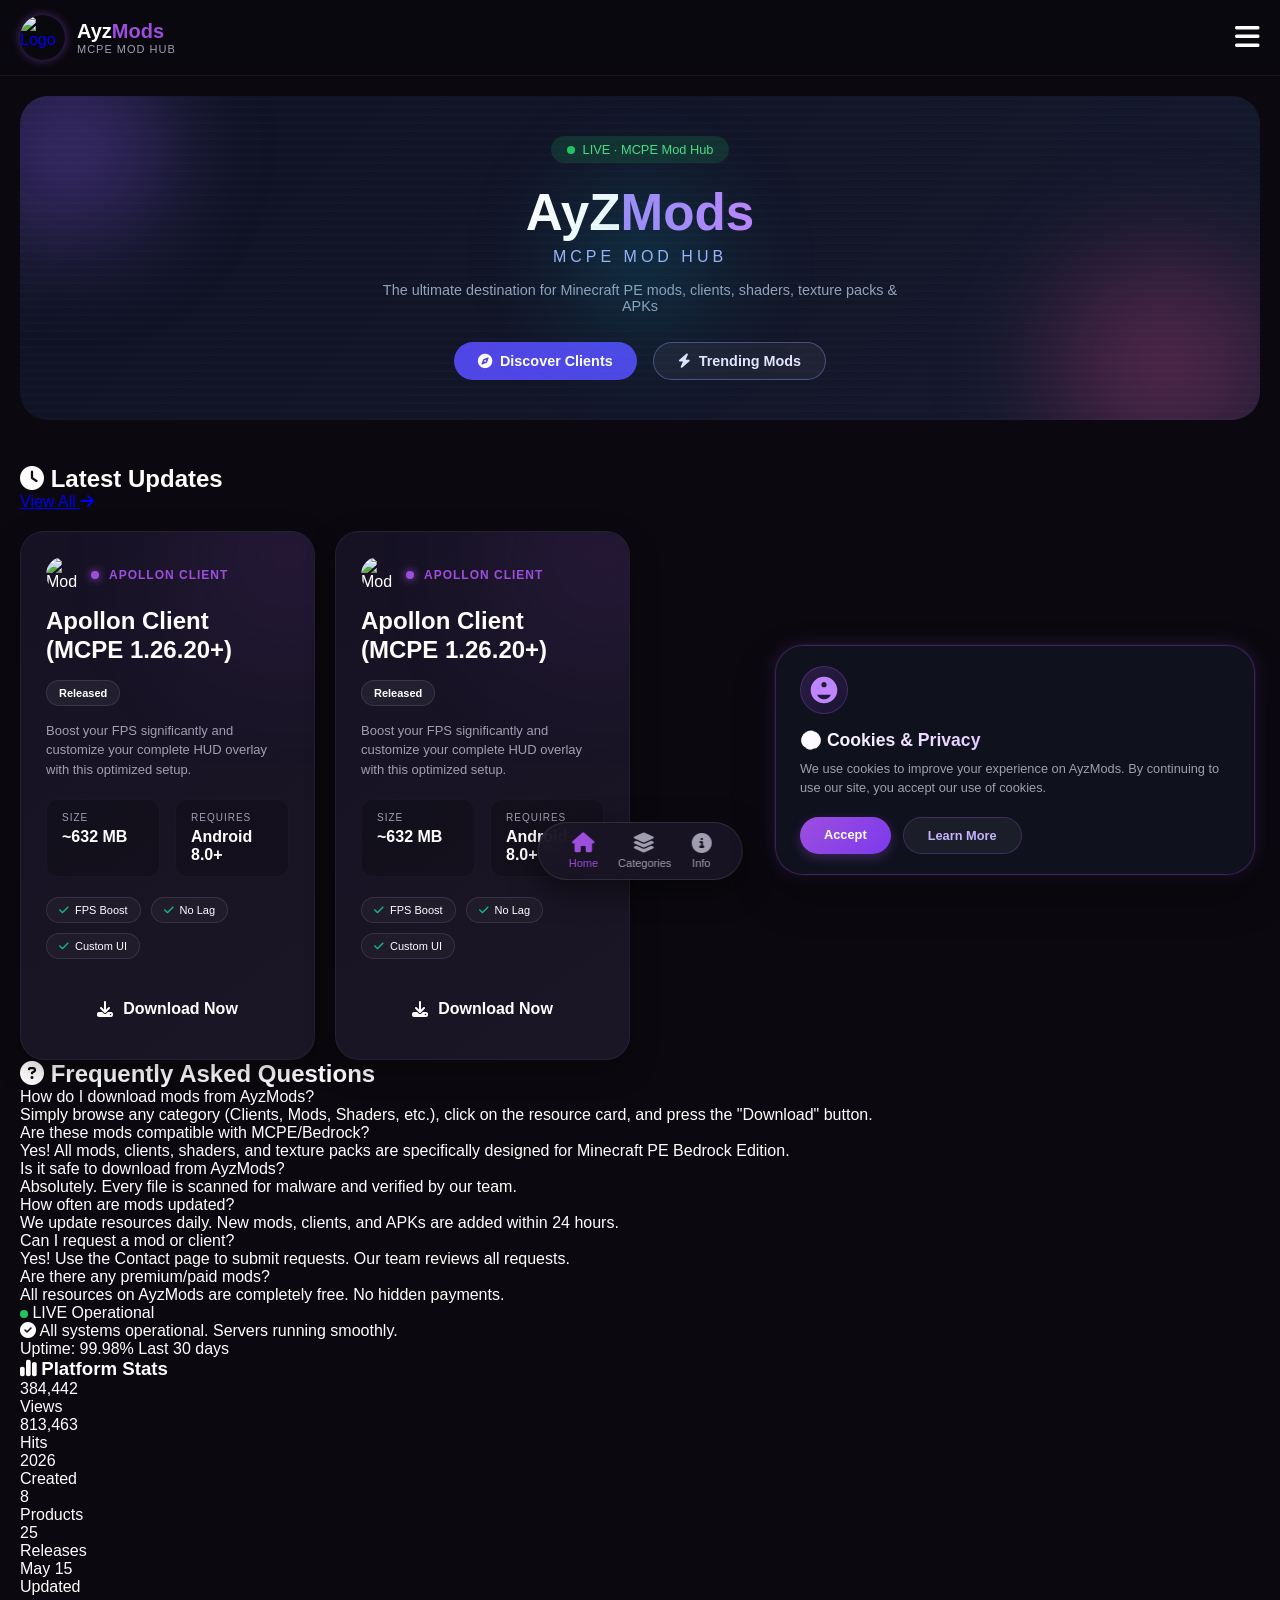
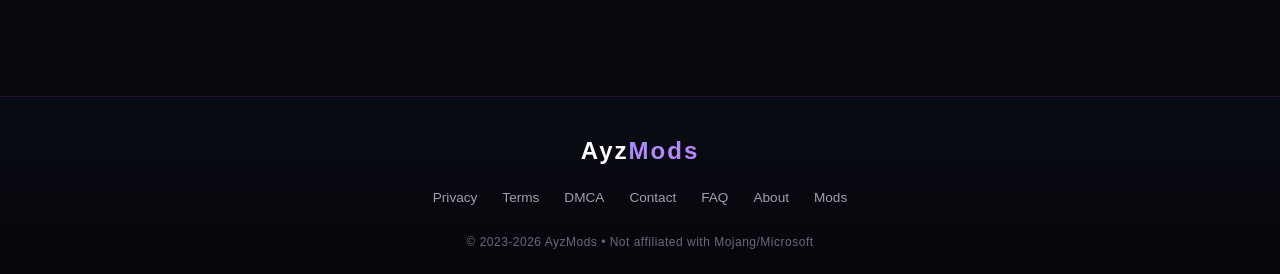
==== index.html @ 4842a646 "Update index.html" ====
<!DOCTYPE html>
<html lang="en">
<head>
    <meta charset="UTF-8">
    <meta name="viewport" content="width=device-width, initial-scale=1.0">
    <title>AyzMods | MCPE MOD HUB</title>
    <link rel="stylesheet" href="https://cdnjs.cloudflare.com/ajax/libs/font-awesome/6.4.0/css/all.min.css">
    <link rel="stylesheet" href="/css/style.css">
</head>
<body>

<!-- AyzMods Premium Preloader (No JS) -->
<div id="preloader">
  <div class="preloader-container">
    
    <!-- Main Circle with Rotating Ring -->
    <div class="preloader-circle">
      <div class="preloader-ring"></div>
      
      <!-- Logo inside circle -->
      <div class="preloader-logo">
        <img src="https://ayzmods.neocities.org/assets/logo.png" alt="AyzMods" onerror="this.style.display='none'; this.nextElementSibling.style.display='flex';">
        <div class="logo-text" style="display: none;">A</div>
      </div>
    </div>
    
    <!-- Site Name -->
    <div class="preloader-site">
      <h1>AyzMods</h1>
      <p>MINECRAFT PE MOD HUB</p>
    </div>
    
    <!-- Status & Progress -->
    <div class="preloader-status">
      <div class="status-text">
        <span class="blink-dot"></span> PREPARING UI
      </div>
      <div class="progress-bar-container">
        <div class="progress-fill"></div>
      </div>
      <div class="progress-percent">100%</div>
    </div>
  </div>
  
  <!-- Floating Particles -->
  <div class="preloader-particles">
    <div class="particle-dot" style="left: 10%; top: 20%; animation-delay: 0s;"></div>
    <div class="particle-dot" style="left: 85%; top: 15%; animation-delay: 0.5s;"></div>
    <div class="particle-dot" style="left: 20%; top: 70%; animation-delay: 1s;"></div>
    <div class="particle-dot" style="left: 70%; top: 80%; animation-delay: 1.5s;"></div>
    <div class="particle-dot" style="left: 45%; top: 90%; animation-delay: 2s;"></div>
    <div class="particle-dot" style="left: 60%; top: 30%; animation-delay: 0.8s;"></div>
    <div class="particle-dot" style="left: 30%; top: 40%; animation-delay: 1.2s;"></div>
    <div class="particle-dot" style="left: 80%; top: 55%; animation-delay: 1.8s;"></div>
    <div class="particle-dot" style="left: 15%; top: 50%; animation-delay: 2.5s;"></div>
    <div class="particle-dot" style="left: 50%; top: 10%; animation-delay: 0.3s;"></div>
  </div>
</div>

    <header>
        <a href="/" class="brand">
            <img src="https://ayzmods.neocities.org/assets/logo.png" alt="Logo">
            <div class="brand-text">
                <h1>Ayz<span>Mods</span></h1>
                <p>MCPE MOD HUB</p>
            </div>
        </a>
        <button id="menu-btn" class="menu-btn"><i class="fa-solid fa-bars"></i></button>
    </header>

    <div id="overlay"></div>
    <aside id="sidebar">
        <div class="sidebar-header">
            <div class="brand-text"><h2>MENU</h2></div>
            <button id="close-btn" class="close-btn"><i class="fa-solid fa-xmark"></i></button>
        </div>
        <ul class="sidebar-menu">
            <li class="active"><a href="/"><i class="fa-solid fa-house"></i> Home</a></li>
            <li><a href="#statusStats"><i class="fa-solid fa-chart-line"></i> Statistics</a></li>
            <li><a href="#faq"><i class="fa-solid fa-circle-question"></i> FAQ</a></li>
            <li><a href="/settings"><i class="fa-solid fa-gear"></i> Settings</a></li>
            <li><a href="/about"><i class="fa-solid fa-circle-info"></i> About</a></li>
            <li><a href="/privacy"><i class="fa-solid fa-shield-halved"></i> Privacy</a></li>
            <li><a href="/terms"><i class="fa-solid fa-file-contract"></i> Terms</a></li>
            <li><a href="/dmca"><i class="fa-solid fa-gavel"></i> DMCA</a></li>
            <li><a href="/contact"><i class="fa-solid fa-envelope"></i> Contact</a></li>
            <li><a href="/resources"><i class="fa-solid fa-puzzle-piece"></i> Mods & Resources</a></li>
        </ul>
        <div class="user-widget">
            <div class="user-avatar"><i class="fa-solid fa-user"></i></div>
            <div class="user-info">
                <h4>Guest</h4>
                <p>Free Tier</p>
            </div>
        </div>
    </aside>

    <main>
        <!-- Hero Section -->
<section class="hero-section">
<div class="orb-1"></div>
<div class="orb-2"></div>
<div class="orb-3"></div>
<div class="light-beam"></div>
<div class="digital-rain"></div>
  <div class="hero-badge">
    <span class="live-dot"></span> LIVE · MCPE Mod Hub
  </div>
  <h1 class="hero-title">AyZ<span>Mods</span></h1>
  <p class="hero-subtitle">MCPE MOD HUB</p>
  <p class="hero-desc">The ultimate destination for Minecraft PE mods, clients, shaders, texture packs & APKs</p>
  <div class="hero-buttons">
    <a href="/clients" class="hero-btn primary"><i class="fas fa-compass"></i> Discover Clients</a>
    <a href="/mods" class="hero-btn secondary"><i class="fas fa-bolt"></i> Trending Mods</a>
  </div>
</section>

<!-- Latest Updates Section -->
<section class="latest-section">
  <div class="section-header">
    <h2><i class="fas fa-clock"></i> Latest Updates</h2>
    <a href="/" class="view-all">View All <i class="fas fa-arrow-right"></i></a>
  </div>
  <div class="card-grid" id="latest-grid"></div>
</section>

<!-- FAQ Section -->
<section class="faq-section"id="faq">
  <div class="section-header">
    <h2><i class="fas fa-question-circle"></i> Frequently Asked Questions</h2>
  </div>
  <div class="faq-grid">
    <div class="faq-item">
      <div class="faq-question">How do I download mods from AyzMods?</div>
      <div class="faq-answer">Simply browse any category (Clients, Mods, Shaders, etc.), click on the resource card, and press the "Download" button.</div>
    </div>
    <div class="faq-item">
      <div class="faq-question">Are these mods compatible with MCPE/Bedrock?</div>
      <div class="faq-answer">Yes! All mods, clients, shaders, and texture packs are specifically designed for Minecraft PE Bedrock Edition.</div>
    </div>
    <div class="faq-item">
      <div class="faq-question">Is it safe to download from AyzMods?</div>
      <div class="faq-answer">Absolutely. Every file is scanned for malware and verified by our team.</div>
    </div>
    <div class="faq-item">
      <div class="faq-question">How often are mods updated?</div>
      <div class="faq-answer">We update resources daily. New mods, clients, and APKs are added within 24 hours.</div>
    </div>
    <div class="faq-item">
      <div class="faq-question">Can I request a mod or client?</div>
      <div class="faq-answer">Yes! Use the Contact page to submit requests. Our team reviews all requests.</div>
    </div>
    <div class="faq-item">
      <div class="faq-question">Are there any premium/paid mods?</div>
      <div class="faq-answer">All resources on AyzMods are completely free. No hidden payments.</div>
    </div>
  </div>
</section>

<!-- Site Status + Platform Stats -->
<section class="status-stats-section"id="statusStats">
  <div class="status-card">
    <div class="status-header">
      <span class="live-indicator"></span> LIVE
      <span class="status-badge">Operational</span>
    </div>
    <div class="status-message">
      <i class="fas fa-check-circle"></i> All systems operational. Servers running smoothly.
    </div>
    <div class="status-uptime">
      <span>Uptime: 99.98%</span>
      <span>Last 30 days</span>
    </div>
  </div>
  
  <div class="stats-card">
    <h3><i class="fas fa-chart-simple"></i> Platform Stats</h3>
    <div class="stats-grid">
      <div class="stat-item">
        <div class="stat-value" id="viewsCount">384,442</div>
        <div class="stat-label">Views</div>
      </div>
      <div class="stat-item">
        <div class="stat-value" id="hitsCount">813,463</div>
        <div class="stat-label">Hits</div>
      </div>
      <div class="stat-item">
        <div class="stat-value">2026</div>
        <div class="stat-label">Created</div>
      </div>
      <div class="stat-item">
        <div class="stat-value" id="productsCount">8</div>
        <div class="stat-label">Products</div>
      </div>
      <div class="stat-item">
        <div class="stat-value" id="releasesCount">25</div>
        <div class="stat-label">Releases</div>
      </div>
      <div class="stat-item">
        <div class="stat-value">May 15</div>
        <div class="stat-label">Updated</div>
      </div>
    </div>
  </div>
</section>

<style>
/* Hero Section */
.hero-section {
  text-align: center;
  padding: 40px 20px;
  background: linear-gradient(135deg, #0f1222, #141a2c);
  border-radius: 28px;
  margin-bottom: 45px;
  position: relative;
}

.hero-badge {
  display: inline-flex;
  align-items: center;
  gap: 8px;
  background: rgba(34, 197, 94, 0.15);
  padding: 6px 16px;
  border-radius: 40px;
  font-size: 0.8rem;
  color: #4ade80;
  margin-bottom: 20px;
}

.live-dot, .live-indicator {
  width: 8px;
  height: 8px;
  background: #22c55e;
  border-radius: 50%;
  display: inline-block;
  animation: livePulse 1.5s infinite;
}

@keyframes livePulse {
  0%, 100% { opacity: 1; transform: scale(1); }
  50% { opacity: 0.5; transform: scale(1.2); }
}

.hero-title {
  font-size: 3.2rem;
  font-weight: 800;
}

.hero-title span {
  background: linear-gradient(120deg, #a78bfa, #c084fc);
  -webkit-background-clip: text;
  background-clip: text;
  color: transparent;
}

.hero-subtitle {
  font-size: 1rem;
  color: #a5b4fc;
  letter-spacing: 4px;
  margin-top: 6px;
}

.hero-desc {
  max-width: 550px;
  margin: 16px auto 0;
  color: #94a3b8;
  font-size: 0.9rem;
}

.hero-buttons {
  display: flex;
  justify-content: center;
  gap: 16px;
  margin-top: 28px;
  flex-wrap: wrap;
}

.hero-btn {
  padding: 10px 24px;
  border-radius: 40px;
  font-weight: 600;
  text-decoration: none;
  display: inline-flex;
  align-items: center;
  gap: 8px;
  font-size: 0.9rem;
  transition: all 0.2s ease;
}

.hero-btn.primary {
  background: #4f46e5;
  color: white;
}

.hero-btn.primary:hover {
  background: #6366f1;
  transform: translateY(-2px);
}

.hero-btn.secondary {
  background: rgba(255,255,255,0.05);
  border: 1px solid rgba(139, 148, 244, 0.4);
  color: #e0e7ff;
}

.hero-btn.secondary:hover {
  background: rgba(139, 148, 244, 0.15);
  transform: translateY(-2px);
}

/* Premium Hero Background Animations - Next Gen */
.hero-section {
  position: relative;
  overflow: hidden;
  isolation: isolate;
}

/* Animated Orb 1 - Floating Purple */
.hero-section .orb-1 {
  position: absolute;
  width: 300px;
  height: 300px;
  background: radial-gradient(circle, rgba(139, 92, 246, 0.4), transparent 70%);
  border-radius: 50%;
  top: -100px;
  left: -100px;
  animation: floatOrb1 12s ease-in-out infinite;
  filter: blur(40px);
  pointer-events: none;
  z-index: 0;
}

/* Animated Orb 2 - Floating Pink */
.hero-section .orb-2 {
  position: absolute;
  width: 350px;
  height: 350px;
  background: radial-gradient(circle, rgba(236, 72, 153, 0.35), transparent 70%);
  border-radius: 50%;
  bottom: -120px;
  right: -80px;
  animation: floatOrb2 15s ease-in-out infinite;
  filter: blur(45px);
  pointer-events: none;
  z-index: 0;
}

/* Animated Orb 3 - Center Cyan */
.hero-section .orb-3 {
  position: absolute;
  width: 200px;
  height: 200px;
  background: radial-gradient(circle, rgba(6, 182, 212, 0.3), transparent 70%);
  border-radius: 50%;
  top: 50%;
  left: 50%;
  transform: translate(-50%, -50%);
  animation: pulseOrb 6s ease-in-out infinite;
  filter: blur(50px);
  pointer-events: none;
  z-index: 0;
}

/* Moving Light Beam */
.hero-section .light-beam {
  position: absolute;
  width: 100%;
  height: 200%;
  background: linear-gradient(90deg, transparent, rgba(255, 255, 255, 0.08), transparent);
  transform: rotate(25deg);
  top: -50%;
  left: -100%;
  animation: moveBeam 8s ease-in-out infinite;
  pointer-events: none;
  z-index: 0;
}

/* Digital Rain Effect */
.hero-section .digital-rain {
  position: absolute;
  top: 0;
  left: 0;
  width: 100%;
  height: 100%;
  background-image: repeating-linear-gradient(0deg, 
    rgba(139, 92, 246, 0.03) 0px, 
    rgba(139, 92, 246, 0.03) 2px,
    transparent 2px,
    transparent 8px);
  pointer-events: none;
  animation: rainMove 3s linear infinite;
  z-index: 0;
}

/* Animations */
@keyframes floatOrb1 {
  0%, 100% { transform: translate(0, 0) scale(1); }
  50% { transform: translate(50px, 50px) scale(1.1); }
}

@keyframes floatOrb2 {
  0%, 100% { transform: translate(0, 0) scale(1); }
  50% { transform: translate(-40px, -60px) scale(1.15); }
}

@keyframes pulseOrb {
  0%, 100% { opacity: 0.3; transform: translate(-50%, -50%) scale(1); }
  50% { opacity: 0.6; transform: translate(-50%, -50%) scale(1.3); }
}

@keyframes moveBeam {
  0% { left: -100%; opacity: 0; }
  30% { opacity: 1; }
  70% { opacity: 1; }
  100% { left: 100%; opacity: 0; }
}

@keyframes rainMove {
  0% { background-position: 0 0; }
  100% { background-position: 0 20px; }
}

/* Hover Glow Effect on Cards inside hero area */
.hero-section:hover .orb-1 {
  animation-duration: 8s;
}

.hero-section:hover .orb-2 {
  animation-duration: 10s;
}

/* Latest Updates */
    /* Premium Detailed Card */
        .detailed-card {
            background: linear-gradient(145deg, #161224 0%, #1a1625 100%);
            border-radius: 24px; padding: 25px;
            border: 1px solid rgba(255,255,255,0.05);
            box-shadow: 0 10px 30px rgba(0,0,0,0.3);
            transition: transform 0.3s ease, border-color 0.3s ease;
            display: flex; flex-direction: column; gap: 15px;
            position: relative; overflow: hidden;
        }
        .detailed-card:hover { transform: translateY(-5px); border-color: var(--secondary-color); }
        .detailed-card::before {
            content: ''; position: absolute; top: -50px; right: -50px;
            width: 150px; height: 150px; background: var(--primary-color);
            filter: blur(80px); opacity: 0.2; z-index: 0;
        }
        .card-header-small { display: flex; align-items: center; gap: 10px; z-index: 1; }
        .card-header-small img { width: 35px; height: 35px; border-radius: 50%; object-fit: cover; }
        .status-dot { width: 8px; height: 8px; background: var(--primary-color); border-radius: 50%; box-shadow: 0 0 8px var(--primary-color); }
        .small-title { font-size: 12px; color: var(--primary-color); font-weight: 700; letter-spacing: 1px; }
        .card-title { font-size: 24px; font-weight: 800; line-height: 1.2; z-index: 1; color: #fff; }
        .card-desc { font-size: 13px; color: var(--text-muted); line-height: 1.5; z-index: 1; }
        
        .tags { display: flex; gap: 8px; z-index: 1; margin-bottom: 0; }
        .tag { background: rgba(255,255,255,0.1); color: #fff; border-radius: 20px; padding: 6px 12px; font-size: 11px; font-weight: bold; }
        
        .info-boxes { display: flex; gap: 15px; z-index: 1; margin-top: 5px; }
        .info-box {
            background: rgba(0,0,0,0.2); border-radius: 12px; padding: 12px 15px;
            flex: 1; display: flex; flex-direction: column; gap: 5px;
            border: 1px solid rgba(255,255,255,0.03);
        }
        .info-label { font-size: 10px; color: var(--text-muted); text-transform: uppercase; letter-spacing: 1px; }
        .info-val { font-size: 16px; font-weight: 700; color: #fff; }
        
        .feature-tags { display: flex; flex-wrap: wrap; gap: 10px; z-index: 1; margin-top: 5px; }
        .f-tag {
            font-size: 11px; background: rgba(255,255,255,0.03); border: 1px solid rgba(255,255,255,0.1);
            padding: 6px 12px; border-radius: 20px; color: #fff; display: flex; align-items: center; gap: 6px;
        }
        .f-tag i { color: #10b981; } 
        
        .btn-download-blue {
            background: var(--secondary-color); color: #fff; text-align: center; padding: 16px; border-radius: 16px;
            font-size: 16px; font-weight: 700; text-decoration: none; z-index: 1;
            transition: all 0.3s ease; margin-top: 10px; display: flex; justify-content: center; align-items: center; gap: 10px;
        }
        .btn-download-blue:hover { background: #2563eb; box-shadow: 0 8px 25px var(--primary-glow); transform: scale(1.02); 
                                  
    /* -------- */
.latest-section, .faq-section, .status-stats-section {
  margin-bottom: 50px;
}

.section-header {
  display: flex;
  justify-content: space-between;
  align-items: center;
  margin-bottom: 24px;
  flex-wrap: wrap;
}

.section-header h2 {
  font-size: 1.5rem;
  font-weight: 700;
  display: flex;
  align-items: center;
  gap: 10px;
}

.section-header h2 i {
  color: #a78bfa;
}

.view-all {
  color: #a78bfa;
  text-decoration: none;
  font-size: 0.85rem;
}

.view-all:hover {
  color: #c084fc;
}

.card-grid {
  display: grid;
  grid-template-columns: repeat(auto-fill, minmax(280px, 1fr));
  gap: 24px;
}

.card {
  background: rgba(18, 22, 40, 0.7);
  border-radius: 24px;
  border: 1px solid rgba(99, 102, 241, 0.25);
  padding: 20px;
  transition: all 0.3s ease;
  text-decoration: none;
  display: block;
}

.card:hover {
  transform: translateY(-4px);
  border-color: #818cf8;
  background: rgba(25, 30, 55, 0.85);
}

.tags {
  display: flex;
  gap: 8px;
  margin-bottom: 12px;
  flex-wrap: wrap;
}

.tag {
  background: rgba(79, 70, 229, 0.2);
  border-radius: 16px;
  padding: 4px 12px;
  font-size: 0.7rem;
  color: #c4b5fd;
}

.card h3 {
  font-size: 1.2rem;
  margin-bottom: 8px;
  color: #f0f2ff;
}

.card p {
  font-size: 0.8rem;
  color: #94a3b8;
}

/* FAQ Section */
.faq-grid {
  display: grid;
  grid-template-columns: repeat(auto-fill, minmax(350px, 1fr));
  gap: 16px;
}

.faq-item {
  background: rgba(18, 22, 40, 0.5);
  border-radius: 20px;
  border: 1px solid rgba(99, 102, 241, 0.2);
  overflow: hidden;
}

.faq-question {
  padding: 16px 20px;
  font-weight: 600;
  cursor: pointer;
  display: flex;
  justify-content: space-between;
  align-items: center;
  background: rgba(15, 18, 34, 0.6);
}

.faq-question::after {
  content: "▼";
  font-size: 0.7rem;
  color: #64748b;
  transition: transform 0.3s;
}

.faq-item.active .faq-question::after {
  transform: rotate(180deg);
}

.faq-answer {
  padding: 0 20px;
  max-height: 0;
  overflow: hidden;
  transition: max-height 0.3s ease, padding 0.3s ease;
  color: #94a3b8;
  font-size: 0.85rem;
  line-height: 1.5;
}

.faq-item.active .faq-answer {
  padding: 0 20px 16px 20px;
  max-height: 150px;
}

/* Site Status + Stats */
.status-stats-section {
  display: grid;
  grid-template-columns: 1fr 1fr;
  gap: 24px;
}

.status-card {
  background: rgba(18, 22, 40, 0.6);
  border-radius: 24px;
  border: 1px solid rgba(34, 197, 94, 0.3);
  padding: 22px;
}

.status-header {
  display: flex;
  align-items: center;
  gap: 10px;
  font-weight: 700;
  color: #22c55e;
  margin-bottom: 12px;
}

.status-badge {
  background: rgba(34, 197, 94, 0.15);
  padding: 4px 12px;
  border-radius: 20px;
  font-size: 0.7rem;
  margin-left: auto;
}

.status-message {
  background: rgba(34, 197, 94, 0.08);
  padding: 10px 14px;
  border-radius: 14px;
  margin: 12px 0;
  font-size: 0.85rem;
  color: #4ade80;
  display: flex;
  align-items: center;
  gap: 8px;
}

.status-uptime {
  display: flex;
  justify-content: space-between;
  font-size: 0.75rem;
  color: #64748b;
}

.stats-card {
  background: rgba(18, 22, 40, 0.6);
  border-radius: 24px;
  border: 1px solid rgba(99, 102, 241, 0.25);
  padding: 22px;
}

.stats-card h3 {
  font-size: 1rem;
  margin-bottom: 18px;
  color: #a5b4fc;
  display: flex;
  align-items: center;
  gap: 8px;
}

.stats-grid {
  display: grid;
  grid-template-columns: repeat(3, 1fr);
  gap: 16px;
  text-align: center;
}

.stat-value {
  font-size: 1.5rem;
  font-weight: 700;
  background: linear-gradient(120deg, #ffffff, #a78bfa);
  -webkit-background-clip: text;
  background-clip: text;
  color: transparent;
}

.stat-label {
  font-size: 0.65rem;
  color: #64748b;
  margin-top: 4px;
}

@media (max-width: 768px) {
  .hero-title { font-size: 2.2rem; }
  .hero-subtitle { letter-spacing: 2px; }
  .status-stats-section { grid-template-columns: 1fr; }
  .faq-grid { grid-template-columns: 1fr; }
  .card-grid { grid-template-columns: 1fr; }
}
</style>

<script>
    /* Latest Update */
async function renderLatest() {
  const grid = document.getElementById('latest-grid');
  if (!grid) return;
  
  grid.innerHTML = '<div style="text-align:center;padding:20px;">Loading...</div>';
  
  const categories = [
    '/clients/index.html',
    '/mods/index.html',
    '/shaders/index.html',
    '/texture-packs/index.html',
    '/mcpe-apk/index.html'
  ];
  
  let allCards = [];
  
  for (const path of categories) {
    try {
      const res = await fetch(path);
      const html = await res.text();
      const parser = new DOMParser();
      const doc = parser.parseFromString(html, 'text/html');
      const cards = doc.querySelectorAll('.detailed-card');
      cards.forEach(card => allCards.push(card.outerHTML));
    } catch(e) {}
  }
  
  if (allCards.length === 0) {
    grid.innerHTML = '<div style="text-align:center;padding:20px;">No items yet. Add cards to your pages!</div>';
  } else {
    grid.innerHTML = allCards.slice(0, 6).join('');
  }
}

renderLatest();

// FAQ Accordion
function initFaq() {
  const faqItems = document.querySelectorAll('.faq-item');
  faqItems.forEach(item => {
    const question = item.querySelector('.faq-question');
    question.addEventListener('click', () => {
      item.classList.toggle('active');
    });
  });
}

// Counter Animation
function animateCounter(element, target) {
  let current = 0;
  const increment = target / 40;
  const timer = setInterval(() => {
    current += increment;
    if (current >= target) {
      element.textContent = target.toLocaleString();
      clearInterval(timer);
    } else {
      element.textContent = Math.floor(current).toLocaleString();
    }
  }, 25);
}

// Run when page loads
document.addEventListener('DOMContentLoaded', () => {
  renderLatest();
  initFaq();
  
  // Animate stats
  const viewsEl = document.getElementById('viewsCount');
  const hitsEl = document.getElementById('hitsCount');
  const productsEl = document.getElementById('productsCount');
  const releasesEl = document.getElementById('releasesCount');
  
  if (viewsEl) { let val = parseInt(viewsEl.textContent.replace(/,/g, '')); viewsEl.textContent = '0'; animateCounter(viewsEl, val); }
  if (hitsEl) { let val = parseInt(hitsEl.textContent.replace(/,/g, '')); hitsEl.textContent = '0'; animateCounter(hitsEl, val); }
  if (productsEl) { let val = parseInt(productsEl.textContent); productsEl.textContent = '0'; animateCounter(productsEl, val); }
  if (releasesEl) { let val = parseInt(releasesEl.textContent); releasesEl.textContent = '0'; animateCounter(releasesEl, val); }
});
</script>
    </main>

        <div id="category-popup">
        <a href="/clients" class="cat-btn"><i class="fa-solid fa-gamepad"></i> Clients</a>
        <a href="/mods" class="cat-btn"><i class="fa-solid fa-cube"></i> Mods</a>
        <a href="/shaders" class="cat-btn"><i class="fa-solid fa-sun"></i> Shaders</a>
        <a href="/texture-packs" class="cat-btn"><i class="fa-solid fa-image"></i> Textures</a>
        <a href="/mcpe-apk" class="cat-btn" style="grid-column: span 2;"><i class="fa-brands fa-android"></i> MCPE APK</a>
    </div>

    <nav class="bottom-nav">
        <a href="/" class="nav-item active"><i class="fa-solid fa-house"></i>Home</a>
        <div id="cat-toggle" class="nav-item"><i class="fa-solid fa-layer-group"></i>Categories</div>
        <a href="/info" class="nav-item"><i class="fa-solid fa-circle-info"></i>Info</a>
    </nav>

    <script src="/js/main.js"></script>
<!-- Footer Section -->
<footer class="site-footer">
  <div class="footer-container">
    <div class="footer-brand">
      <h3>Ayz<span>Mods</span></h3>
    </div>
    
    <div class="footer-links">
      <a href="/privacy">Privacy</a>
      <a href="/terms">Terms</a>
      <a href="/dmca">DMCA</a>
      <a href="/contact">Contact</a>
      <a href="/faq">FAQ</a>
      <a href="/about">About</a>
      <a href="/mods">Mods</a>
    </div>
    
    <div class="footer-copyright">
      <p>© 2023-2026 AyzMods • Not affiliated with Mojang/Microsoft</p>
    </div>
  </div>
</footer>
<!-- Cookies Popup - No JS Required -->
<div class="cookies-popup" id="cookiesPopup">
  <div class="cookies-card">
    <div class="cookies-icon">
      <svg width="32" height="32" viewBox="0 0 24 24" fill="none" xmlns="http://www.w3.org/2000/svg">
        <path d="M12 2C6.48 2 2 6.48 2 12s4.48 10 10 10 10-4.48 10-10S17.52 2 12 2zm0 4c1.1 0 2 .9 2 2s-.9 2-2 2-2-.9-2-2 .9-2 2-2zm0 13c-2.33 0-4.31-1.46-5.11-3.5h10.22c-.8 2.04-2.78 3.5-5.11 3.5z" fill="#c084fc"/>
        <circle cx="16.5" cy="7.5" r="1.5" fill="#a78bfa"/>
        <circle cx="7.5" cy="10.5" r="1.5" fill="#a78bfa"/>
      </svg>
    </div>
    <div class="cookies-text">
      <h3>🍪 Cookies & Privacy</h3>
      <p>We use cookies to improve your experience on AyzMods. By continuing to use our site, you accept our use of cookies.</p>
    </div>
    <div class="cookies-buttons">
      <a href="#" class="cookies-btn accept" onclick="document.cookie='cookiesAccepted=true;max-age=31536000;path=/'; document.getElementById('cookiesPopup').style.display='none'; return false;">Accept</a>
      <a href="/privacy" class="cookies-btn learn">Learn More</a>
    </div>
  </div>
</div>

<!-- Check cookie and hide popup if already accepted -->
<script>
  (function() {
    if (document.cookie.split('; ').find(row => row.startsWith('cookiesAccepted=true'))) {
      document.getElementById('cookiesPopup').style.display = 'none';
    }
  })();
</script>
</body>
</html>
---- css/style.css ----
html {
  scroll-behavior: smooth;
}

@import url('https://fonts.googleapis.com/css2?family=Poppins:wght@300;400;600;700&display=swap');

:root {
    --bg-color: #0b090f;
    --surface-color: #1a1625;
    --primary-color: #9d4edd;
    --primary-glow: rgba(157, 78, 221, 0.5);
    --text-main: #ffffff;
    --text-muted: #a09eb0;
}

* {
    margin: 0; padding: 0; box-sizing: border-box;
    font-family: 'Poppins', sans-serif;
}

body {
    background-color: var(--bg-color);
    color: var(--text-main);
    overflow-x: hidden;
}

/* ========== PREMIUM COOKIES POPUP (NO JS) ========== */

.cookies-popup {
  position: fixed;
  bottom: 20px;
  left: 20px;
  right: 20px;
  z-index: 10000;
  animation: cookieSlideUp 0.5s cubic-bezier(0.21, 1.11, 0.35, 1.02);
}

@keyframes cookieSlideUp {
  0% {
    opacity: 0;
    transform: translateY(50px);
  }
  100% {
    opacity: 1;
    transform: translateY(0);
  }
}

.cookies-card {
  max-width: 480px;
  background: rgba(16, 18, 30, 0.98);
  backdrop-filter: blur(16px);
  border-radius: 28px;
  padding: 20px 24px;
  border: 1px solid rgba(157, 78, 221, 0.3);
  box-shadow: 0 20px 40px rgba(0, 0, 0, 0.4), 0 0 0 1px rgba(157, 78, 221, 0.1), 0 0 20px rgba(157, 78, 221, 0.2);
  transition: all 0.3s ease;
}

.cookies-card:hover {
  border-color: rgba(157, 78, 221, 0.6);
  box-shadow: 0 20px 40px rgba(0, 0, 0, 0.4), 0 0 0 1px rgba(157, 78, 221, 0.3), 0 0 30px rgba(157, 78, 221, 0.3);
}

.cookies-icon {
  width: 48px;
  height: 48px;
  background: linear-gradient(135deg, rgba(157, 78, 221, 0.2), rgba(124, 58, 237, 0.1));
  border-radius: 50%;
  display: flex;
  align-items: center;
  justify-content: center;
  margin-bottom: 16px;
  border: 1px solid rgba(157, 78, 221, 0.3);
}

.cookies-text h3 {
  font-size: 1.1rem;
  font-weight: 700;
  margin-bottom: 8px;
  background: linear-gradient(120deg, #ffffff, #c084fc);
  -webkit-background-clip: text;
  background-clip: text;
  color: transparent;
}

.cookies-text p {
  font-size: 0.8rem;
  color: #a09eb0;
  line-height: 1.5;
  margin-bottom: 20px;
}

.cookies-buttons {
  display: flex;
  gap: 12px;
  flex-wrap: wrap;
}

.cookies-btn {
  padding: 10px 24px;
  border-radius: 40px;
  font-size: 0.8rem;
  font-weight: 600;
  text-decoration: none;
  transition: all 0.25s ease;
  display: inline-block;
  cursor: pointer;
}

.cookies-btn.accept {
  background: linear-gradient(135deg, #9d4edd, #7c3aed);
  color: white;
  border: none;
  box-shadow: 0 4px 12px rgba(157, 78, 221, 0.3);
}

.cookies-btn.accept:hover {
  transform: translateY(-2px);
  box-shadow: 0 6px 18px rgba(157, 78, 221, 0.5);
}

.cookies-btn.learn {
  background: rgba(255, 255, 255, 0.05);
  color: #c4b5fd;
  border: 1px solid rgba(157, 78, 221, 0.3);
}

.cookies-btn.learn:hover {
  background: rgba(157, 78, 221, 0.15);
  border-color: rgba(157, 78, 221, 0.6);
}

/* Mobile Responsive */
@media (max-width: 550px) {
  .cookies-popup {
    left: 12px;
    right: 12px;
    bottom: 12px;
  }
  
  .cookies-card {
    padding: 16px 18px;
  }
  
  .cookies-icon {
    width: 40px;
    height: 40px;
    margin-bottom: 12px;
  }
  
  .cookies-icon svg {
    width: 24px;
    height: 24px;
  }
  
  .cookies-text h3 {
    font-size: 0.95rem;
  }
  
  .cookies-text p {
    font-size: 0.7rem;
    margin-bottom: 14px;
  }
  
  .cookies-btn {
    padding: 7px 18px;
    font-size: 0.7rem;
  }
}

/* Desktop positioning */
@media (min-width: 768px) {
  .cookies-popup {
    left: auto;
    right: 25px;
    bottom: 25px;
  }
}

/* ========== FOOTER SECTION ========== */

.site-footer {
  background: linear-gradient(180deg, #0a0c15, #05060a);
  padding: 40px 20px 25px;
  margin-top: 60px;
  border-top: 1px solid rgba(157, 78, 221, 0.2);
}

.footer-container {
  max-width: 1200px;
  margin: 0 auto;
  text-align: center;
}

.footer-brand h3 {
  font-size: 1.5rem;
  font-weight: 700;
  letter-spacing: 2px;
  margin-bottom: 25px;
}

.footer-brand h3 span {
  background: linear-gradient(120deg, #a78bfa, #c084fc);
  -webkit-background-clip: text;
  background-clip: text;
  color: transparent;
}

.footer-links {
  display: flex;
  justify-content: center;
  flex-wrap: wrap;
  gap: 25px;
  margin-bottom: 30px;
}

.footer-links a {
  color: #a09eb0;
  text-decoration: none;
  font-size: 0.85rem;
  transition: all 0.3s ease;
}

.footer-links a:hover {
  color: #a78bfa;
  transform: translateY(-2px);
}

.footer-copyright p {
  color: #6b6a7a;
  font-size: 0.75rem;
  letter-spacing: 0.5px;
}

/* Responsive */
@media (max-width: 600px) {
  .footer-links {
    gap: 15px;
  }
  .footer-links a {
    font-size: 0.75rem;
  }
  .footer-brand h3 {
    font-size: 1.2rem;
  }
}

/* ========== AYZMODS PREMIUM LOADING SCREEN (NO JS) ========== */

* {
  margin: 0;
  padding: 0;
  box-sizing: border-box;
}

#preloader {
  position: fixed;
  top: 0;
  left: 0;
  width: 100%;
  height: 100%;
  background: #07060b;
  z-index: 99999;
  display: flex;
  justify-content: center;
  align-items: center;
  animation: fadeOut 0.6s ease forwards;
  animation-delay: 3s;
  animation-fill-mode: forwards;
}

@keyframes fadeOut {
  0% {
    opacity: 1;
    visibility: visible;
  }
  99% {
    opacity: 0;
    visibility: visible;
  }
  100% {
    opacity: 0;
    visibility: hidden;
    display: none;
  }
}

.preloader-container {
  text-align: center;
  position: relative;
  width: 100%;
  max-width: 400px;
  padding: 20px;
  animation: fadeInUp 0.5s ease;
}

@keyframes fadeInUp {
  from {
    opacity: 0;
    transform: translateY(20px);
  }
  to {
    opacity: 1;
    transform: translateY(0);
  }
}

/* Main Circle Container */
.preloader-circle {
  position: relative;
  width: 150px;
  height: 150px;
  margin: 0 auto 30px;
}

/* Rotating Ring */
.preloader-ring {
  position: absolute;
  top: 0;
  left: 0;
  width: 100%;
  height: 100%;
  border-radius: 50%;
  background: linear-gradient(135deg, #a78bfa, #c084fc, #4f46e5);
  animation: ringRotate 1.2s linear infinite;
}

.preloader-ring::before {
  content: "";
  position: absolute;
  top: 5px;
  left: 5px;
  right: 5px;
  bottom: 5px;
  background: #07060b;
  border-radius: 50%;
}

.preloader-ring::after {
  content: "";
  position: absolute;
  top: -3px;
  left: -3px;
  right: -3px;
  bottom: -3px;
  background: linear-gradient(135deg, #a78bfa, #c084fc, #4f46e5);
  border-radius: 50%;
  z-index: -1;
  animation: ringGlow 1.2s linear infinite;
}

@keyframes ringRotate {
  0% { transform: rotate(0deg); }
  100% { transform: rotate(360deg); }
}

@keyframes ringGlow {
  0%, 100% { opacity: 0.5; }
  50% { opacity: 1; }
}

/* Logo inside circle */
.preloader-logo {
  position: absolute;
  top: 50%;
  left: 50%;
  transform: translate(-50%, -50%);
  width: 75px;
  height: 75px;
  background: linear-gradient(145deg, #1a1625, #0f0d15);
  border-radius: 50%;
  display: flex;
  align-items: center;
  justify-content: center;
  overflow: hidden;
  z-index: 10;
  animation: logoPulse 1.5s ease-in-out infinite;
}

.preloader-logo img {
  width: 55px;
  height: 55px;
  border-radius: 50%;
  object-fit: cover;
}

.preloader-logo .logo-text {
  font-size: 2rem;
  font-weight: 800;
  background: linear-gradient(135deg, #a78bfa, #c084fc);
  -webkit-background-clip: text;
  background-clip: text;
  color: transparent;
}

@keyframes logoPulse {
  0%, 100% {
    box-shadow: 0 0 0 0 rgba(167, 139, 250, 0.4);
    transform: translate(-50%, -50%) scale(1);
  }
  50% {
    box-shadow: 0 0 0 15px rgba(167, 139, 250, 0);
    transform: translate(-50%, -50%) scale(1.05);
  }
}

/* Site Name */
.preloader-site {
  margin-top: 20px;
}

.preloader-site h1 {
  font-size: 2rem;
  font-weight: 800;
  letter-spacing: 2px;
  background: linear-gradient(120deg, #ffffff, #a78bfa, #c084fc);
  background-size: 200% auto;
  -webkit-background-clip: text;
  background-clip: text;
  color: transparent;
  animation: textGradient 2.5s linear infinite;
}

@keyframes textGradient {
  0% { background-position: 0% center; }
  100% { background-position: 200% center; }
}

.preloader-site p {
  font-size: 0.7rem;
  letter-spacing: 4px;
  color: #a09eb0;
  margin-top: 5px;
}

/* Status Text */
.preloader-status {
  margin: 25px 0 15px;
}

.status-text {
  font-size: 0.85rem;
  font-weight: 500;
  color: #c4b5fd;
  letter-spacing: 2px;
  margin-bottom: 12px;
  display: flex;
  align-items: center;
  justify-content: center;
  gap: 10px;
}

.status-text .blink-dot {
  width: 8px;
  height: 8px;
  background: #22c55e;
  border-radius: 50%;
  display: inline-block;
  animation: blink 1s infinite;
}

@keyframes blink {
  0%, 100% { opacity: 1; }
  50% { opacity: 0.3; }
}

/* Progress Bar */
.progress-bar-container {
  width: 80%;
  margin: 0 auto;
  background: rgba(255, 255, 255, 0.08);
  border-radius: 20px;
  height: 4px;
  overflow: hidden;
}

.progress-fill {
  width: 100%;
  height: 100%;
  background: linear-gradient(90deg, #a78bfa, #c084fc, #4f46e5);
  border-radius: 20px;
  animation: fillProgress 3s ease forwards;
  box-shadow: 0 0 10px #a78bfa;
}

@keyframes fillProgress {
  0% { width: 0%; }
  20% { width: 15%; }
  40% { width: 35%; }
  60% { width: 65%; }
  80% { width: 85%; }
  100% { width: 100%; }
}

.progress-percent {
  font-size: 0.8rem;
  font-weight: 600;
  color: #a78bfa;
  margin-top: 8px;
  display: inline-block;
  animation: percentCount 3s ease forwards;
  counter-reset: percent 0;
}

@keyframes percentCount {
  0% { opacity: 0; }
  20% { opacity: 1; content: "15%"; }
  40% { content: "35%"; }
  60% { content: "65%"; }
  80% { content: "85%"; }
  100% { content: "100%"; }
}

/* Particles (Floating dots) */
.preloader-particles {
  position: absolute;
  top: 0;
  left: 0;
  width: 100%;
  height: 100%;
  pointer-events: none;
  overflow: hidden;
}

.particle-dot {
  position: absolute;
  width: 3px;
  height: 3px;
  background: #a78bfa;
  border-radius: 50%;
  opacity: 0;
  animation: floatParticle 4s ease-in-out infinite;
}

@keyframes floatParticle {
  0% {
    opacity: 0;
    transform: translateY(0) scale(0);
  }
  20% {
    opacity: 0.6;
  }
  80% {
    opacity: 0.3;
  }
  100% {
    opacity: 0;
    transform: translateY(-100px) scale(1);
  }
}

/* Responsive */
@media (max-width: 480px) {
  .preloader-circle {
    width: 120px;
    height: 120px;
  }
  .preloader-logo {
    width: 55px;
    height: 55px;
  }
  .preloader-logo img {
    width: 40px;
    height: 40px;
  }
  .preloader-site h1 {
    font-size: 1.5rem;
  }
}

/* --- Top Header --- */
header {
    display: flex; justify-content: space-between; align-items: center;
    padding: 15px 20px; background: rgba(11, 9, 15, 0.8);
    backdrop-filter: blur(10px); border-bottom: 1px solid rgba(255,255,255,0.05);
    position: sticky; top: 0; z-index: 100;
}
.brand { display: flex; align-items: center; gap: 12px; text-decoration: none; }
.brand img { width: 45px; height: 45px; border-radius: 50%; box-shadow: 0 0 10px var(--primary-glow); object-fit: cover; }
.brand-text h1 { font-size: 20px; color: #fff; }
.brand-text h1 span { color: var(--primary-color); }
.brand-text p { font-size: 11px; color: var(--text-muted); letter-spacing: 1px; text-transform: uppercase; }
.menu-btn { background: none; border: none; color: #fff; font-size: 28px; cursor: pointer; }

/* --- Sidebar --- */
#sidebar {
    position: fixed; top: 0; right: -300px; width: 280px; height: 100vh;
    background: #120e18; border-left: 1px solid rgba(255,255,255,0.05);
    transition: right 0.4s cubic-bezier(0.4, 0, 0.2, 1); z-index: 1000;
    padding: 20px; display: flex; flex-direction: column; overflow-y: auto;
}
#sidebar.active { right: 0; }
.sidebar-header { display: flex; justify-content: space-between; align-items: center; margin-bottom: 30px; }
.close-btn { background: #221c2e; border: none; color: #fff; width: 35px; height: 35px; border-radius: 10px; cursor: pointer; }
.sidebar-menu { list-style: none; display: flex; flex-direction: column; gap: 5px; flex-grow: 1; }
.sidebar-menu li a {
    display: flex; align-items: center; gap: 15px; padding: 12px 15px;
    color: var(--text-muted); text-decoration: none; border-radius: 12px;
    transition: all 0.3s ease; font-weight: 600; font-size: 14px;
}
.sidebar-menu li a:hover, .sidebar-menu li.active a { background: #1e1829; color: #fff; }
.sidebar-menu li.active a i { color: var(--primary-color); }

/* --- User Profile Widget --- */
.user-widget { background: #1a1523; padding: 15px; border-radius: 15px; display: flex; align-items: center; gap: 15px; margin-top: 20px; }
.user-avatar { background: #2a2336; width: 40px; height: 40px; border-radius: 10px; display: flex; justify-content: center; align-items: center; }
.user-info h4 { font-size: 14px; color: #fff; }
.user-info p { font-size: 11px; color: var(--text-muted); }

/* --- Overlay --- */
#overlay { position: fixed; top: 0; left: 0; width: 100vw; height: 100vh; background: rgba(0,0,0,0.6); z-index: 999; display: none; backdrop-filter: blur(3px); }
#overlay.active { display: block; }

/* --- Content Container & Cards --- */
main { padding: 20px; margin-bottom: 80px; }
.card-grid { display: grid; grid-template-columns: repeat(auto-fill, minmax(280px, 1fr)); gap: 20px; margin-top: 20px; }
.card { background: var(--surface-color); border-radius: 16px; overflow: hidden; transition: transform 0.3s; border: 1px solid rgba(255,255,255,0.05); text-decoration: none; display: block; color: inherit; }
.card:hover { transform: translateY(-5px); box-shadow: 0 10px 20px rgba(0,0,0,0.4); border-color: var(--primary-color); }
.card-img { width: 100%; height: 150px; object-fit: cover; }
.card-info { padding: 15px; }
.tags { display: flex; gap: 8px; margin-bottom: 10px; flex-wrap: wrap; }
.tag { font-size: 10px; background: rgba(157, 78, 221, 0.2); color: var(--primary-color); padding: 4px 8px; border-radius: 6px; font-weight: bold; }
.card h3 { font-size: 18px; margin-bottom: 5px; }
.card p { font-size: 12px; color: var(--text-muted); }

/* --- Floating Bottom Nav --- */
.bottom-nav {
    position: fixed; bottom: 20px; left: 50%; transform: translateX(-50%);
    background: rgba(26, 22, 37, 0.9); backdrop-filter: blur(15px);
    display: flex; gap: 20px; padding: 10px 30px; border-radius: 30px;
    box-shadow: 0 10px 30px rgba(0,0,0,0.5); z-index: 100; border: 1px solid rgba(255,255,255,0.1);
}
.nav-item { display: flex; flex-direction: column; align-items: center; color: var(--text-muted); text-decoration: none; font-size: 11px; transition: 0.3s; cursor: pointer; }
.nav-item i { font-size: 20px; margin-bottom: 4px; }
.nav-item:hover, .nav-item.active { color: var(--primary-color); }

/* --- Category Popup --- */
#category-popup {
    position: fixed; bottom: 80px; left: 50%; transform: translateX(-50%) scale(0.9);
    background: var(--surface-color); padding: 20px; border-radius: 20px;
    border: 1px solid rgba(255,255,255,0.1); display: none; opacity: 0;
    transition: all 0.3s ease; box-shadow: 0 15px 40px rgba(0,0,0,0.6); z-index: 99;
    width: 90%; max-width: 400px;
}
#category-popup.show { display: grid; grid-template-columns: 1fr 1fr; gap: 15px; opacity: 1; transform: translateX(-50%) scale(1); }
.cat-btn { background: #231d30; border: none; padding: 15px; border-radius: 12px; color: #fff; font-weight: 600; display: flex; flex-direction: column; align-items: center; gap: 10px; cursor: pointer; transition: 0.3s; text-decoration: none;}
.cat-btn:hover { background: var(--primary-color); }

/* --- Post Inner Page Specifics --- */
.post-header { text-align: center; margin-bottom: 30px; margin-top: 20px; }
.post-logo { width: 100px; height: 100px; border-radius: 20px; box-shadow: 0 0 20px var(--primary-glow); margin-bottom: 15px; object-fit: cover; }
.post-details { background: var(--surface-color); padding: 20px; border-radius: 16px; margin-bottom: 20px; border: 1px solid rgba(255,255,255,0.05); }
.download-btn { display: block; width: 100%; text-align: center; background: var(--primary-color); color: #fff; padding: 15px; border-radius: 12px; text-decoration: none; font-weight: bold; font-size: 16px; transition: 0.3s; margin-top: 20px; }
.download-btn:hover { background: #b062eb; box-shadow: 0 5px 15px var(--primary-glow); }
.content-text { color: var(--text-muted); font-size: 14px; margin-top: 10px; line-height: 1.6; }
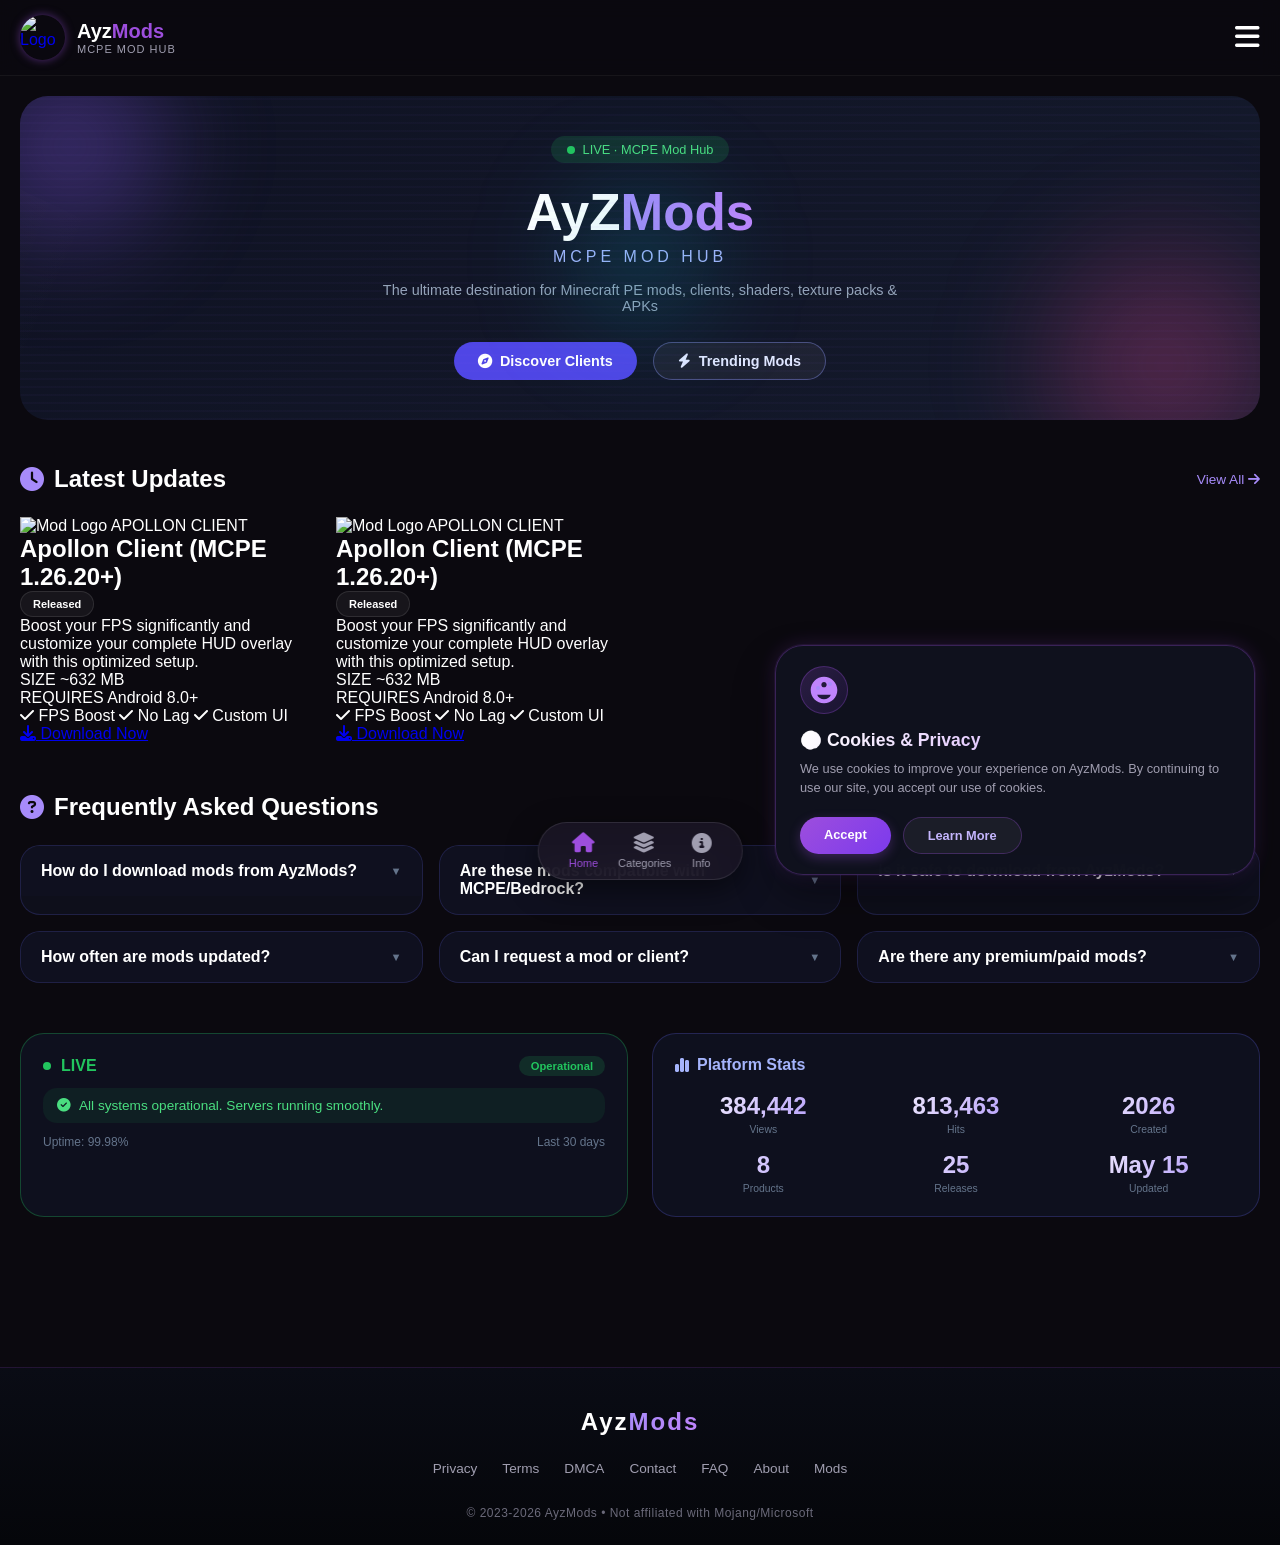
==== commit 3979968f: "Update index.html" ====
--- a/index.html
+++ b/index.html
@@ -430,55 +430,7 @@
 }
 
 /* Latest Updates */
-    /* Premium Detailed Card */
-        .detailed-card {
-            background: linear-gradient(145deg, #161224 0%, #1a1625 100%);
-            border-radius: 24px; padding: 25px;
-            border: 1px solid rgba(255,255,255,0.05);
-            box-shadow: 0 10px 30px rgba(0,0,0,0.3);
-            transition: transform 0.3s ease, border-color 0.3s ease;
-            display: flex; flex-direction: column; gap: 15px;
-            position: relative; overflow: hidden;
-        }
-        .detailed-card:hover { transform: translateY(-5px); border-color: var(--secondary-color); }
-        .detailed-card::before {
-            content: ''; position: absolute; top: -50px; right: -50px;
-            width: 150px; height: 150px; background: var(--primary-color);
-            filter: blur(80px); opacity: 0.2; z-index: 0;
-        }
-        .card-header-small { display: flex; align-items: center; gap: 10px; z-index: 1; }
-        .card-header-small img { width: 35px; height: 35px; border-radius: 50%; object-fit: cover; }
-        .status-dot { width: 8px; height: 8px; background: var(--primary-color); border-radius: 50%; box-shadow: 0 0 8px var(--primary-color); }
-        .small-title { font-size: 12px; color: var(--primary-color); font-weight: 700; letter-spacing: 1px; }
-        .card-title { font-size: 24px; font-weight: 800; line-height: 1.2; z-index: 1; color: #fff; }
-        .card-desc { font-size: 13px; color: var(--text-muted); line-height: 1.5; z-index: 1; }
-        
-        .tags { display: flex; gap: 8px; z-index: 1; margin-bottom: 0; }
-        .tag { background: rgba(255,255,255,0.1); color: #fff; border-radius: 20px; padding: 6px 12px; font-size: 11px; font-weight: bold; }
-        
-        .info-boxes { display: flex; gap: 15px; z-index: 1; margin-top: 5px; }
-        .info-box {
-            background: rgba(0,0,0,0.2); border-radius: 12px; padding: 12px 15px;
-            flex: 1; display: flex; flex-direction: column; gap: 5px;
-            border: 1px solid rgba(255,255,255,0.03);
-        }
-        .info-label { font-size: 10px; color: var(--text-muted); text-transform: uppercase; letter-spacing: 1px; }
-        .info-val { font-size: 16px; font-weight: 700; color: #fff; }
-        
-        .feature-tags { display: flex; flex-wrap: wrap; gap: 10px; z-index: 1; margin-top: 5px; }
-        .f-tag {
-            font-size: 11px; background: rgba(255,255,255,0.03); border: 1px solid rgba(255,255,255,0.1);
-            padding: 6px 12px; border-radius: 20px; color: #fff; display: flex; align-items: center; gap: 6px;
-        }
-        .f-tag i { color: #10b981; } 
-        
-        .btn-download-blue {
-            background: var(--secondary-color); color: #fff; text-align: center; padding: 16px; border-radius: 16px;
-            font-size: 16px; font-weight: 700; text-decoration: none; z-index: 1;
-            transition: all 0.3s ease; margin-top: 10px; display: flex; justify-content: center; align-items: center; gap: 10px;
-        }
-        .btn-download-blue:hover { background: #2563eb; box-shadow: 0 8px 25px var(--primary-glow); transform: scale(1.02); 
-                                  
+           
     /* -------- */
 .latest-section, .faq-section, .status-stats-section {
   margin-bottom: 50px;
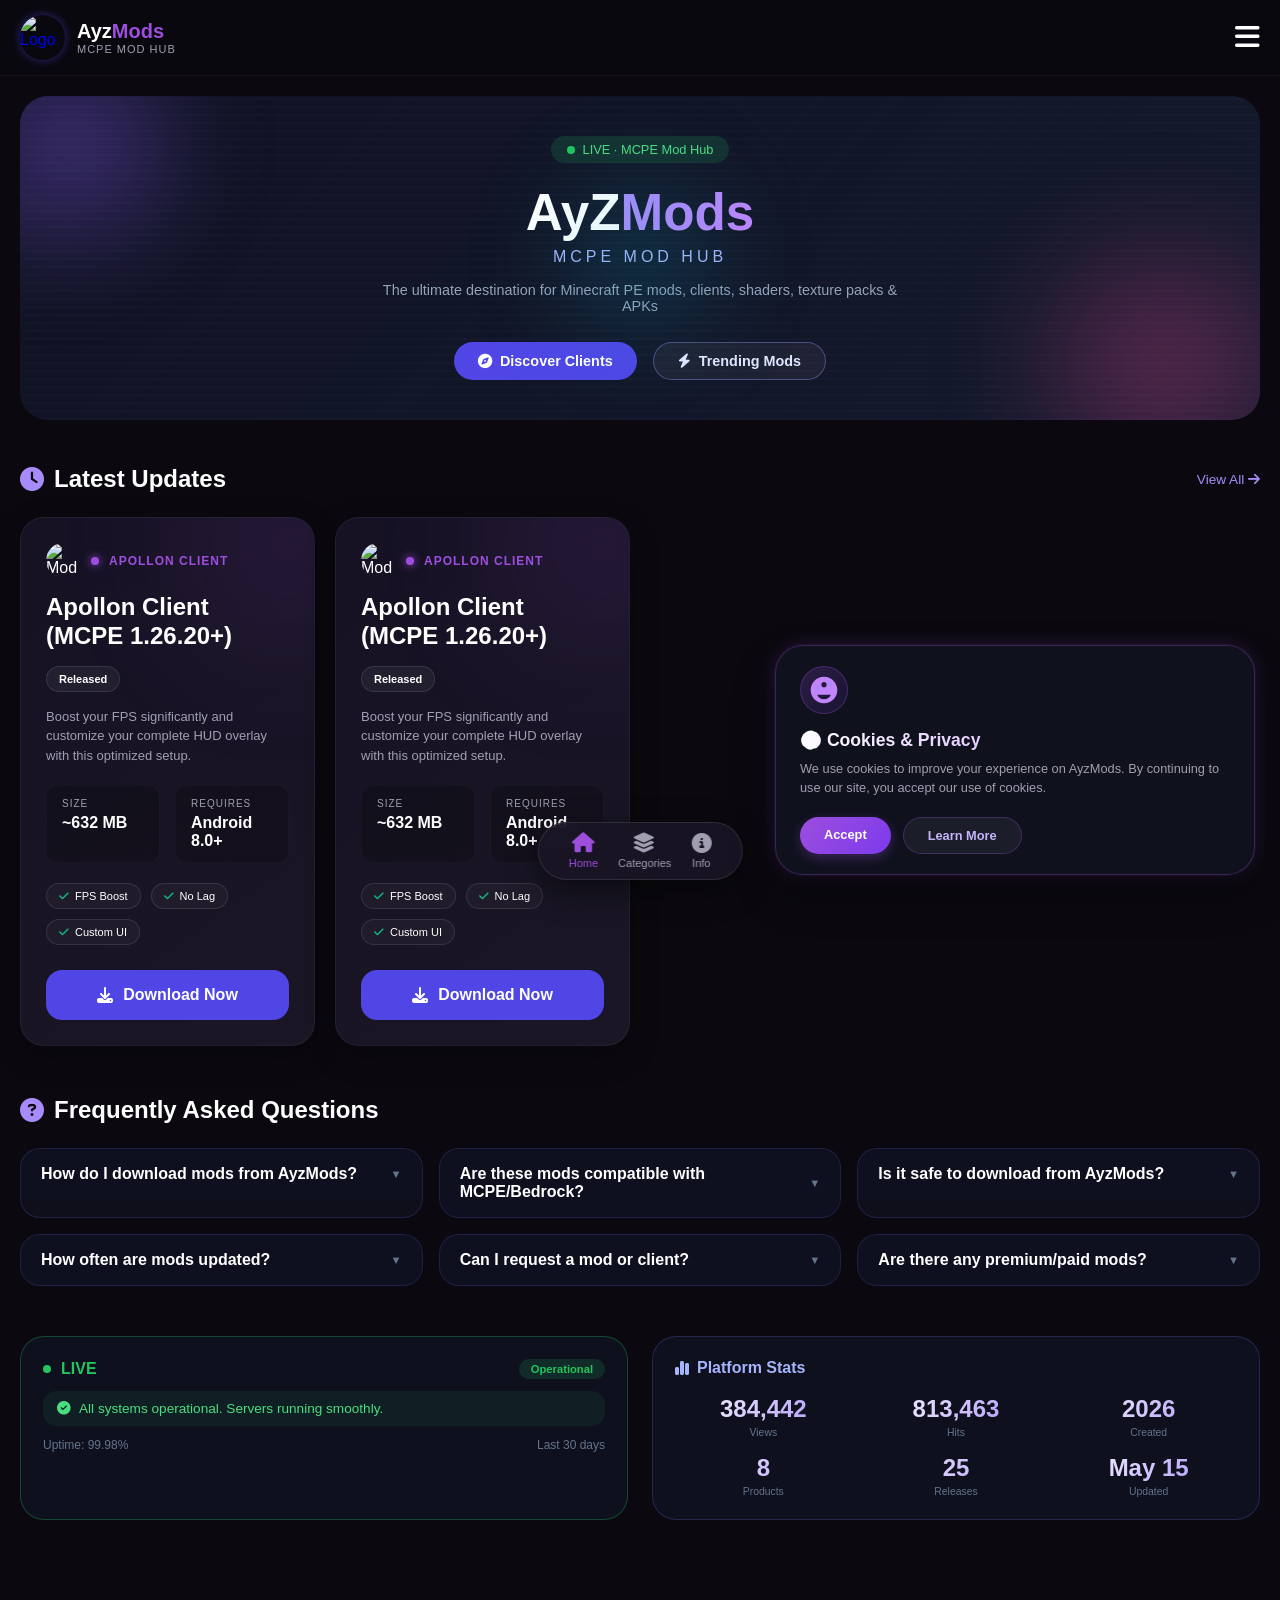
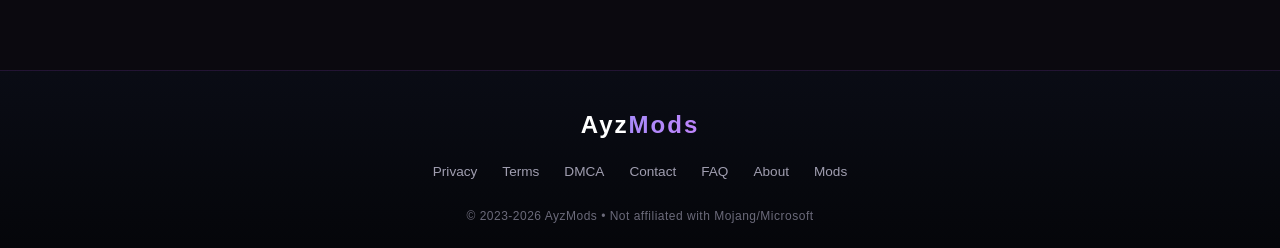
==== commit c6e11ffd: "Update index.html" ====
--- a/index.html
+++ b/index.html
@@ -205,6 +205,14 @@
 </section>
 
 <style>
+
+:root {
+    --primary-color: #9d4edd;
+    --secondary-color: #4f46e5;
+    --primary-glow: rgba(79, 70, 229, 0.5);
+    --text-muted: #a09eb0;
+}
+    
 /* Hero Section */
 .hero-section {
   text-align: center;
@@ -430,7 +438,87 @@
 }
 
 /* Latest Updates */
-           
+/* ========== HOME PAGE CARDS - SAME AS CLIENTS PAGE ========== */
+
+/* Main Content & Grid */
+main { padding: 20px; margin-bottom: 80px; }
+.page-title { display: flex; align-items: center; gap: 10px; margin-bottom: 10px; }
+.page-title i { color: var(--secondary-color); font-size: 24px; }
+.card-grid { display: grid; grid-template-columns: repeat(auto-fill, minmax(280px, 1fr)); gap: 20px; margin-top: 20px; }
+
+/* Premium Detailed Card */
+.detailed-card {
+    background: linear-gradient(145deg, #161224 0%, #1a1625 100%);
+    border-radius: 24px; padding: 25px;
+    border: 1px solid rgba(255,255,255,0.05);
+    box-shadow: 0 10px 30px rgba(0,0,0,0.3);
+    transition: transform 0.3s ease, border-color 0.3s ease;
+    display: flex; flex-direction: column; gap: 15px;
+    position: relative; overflow: hidden;
+}
+.detailed-card:hover { transform: translateY(-5px); border-color: var(--secondary-color); }
+.detailed-card::before {
+    content: ''; position: absolute; top: -50px; right: -50px;
+    width: 150px; height: 150px; background: var(--primary-color);
+    filter: blur(80px); opacity: 0.2; z-index: 0;
+}
+.card-header-small { display: flex; align-items: center; gap: 10px; z-index: 1; }
+.card-header-small img { width: 35px; height: 35px; border-radius: 50%; object-fit: cover; }
+.status-dot { width: 8px; height: 8px; background: var(--primary-color); border-radius: 50%; box-shadow: 0 0 8px var(--primary-color); }
+.small-title { font-size: 12px; color: var(--primary-color); font-weight: 700; letter-spacing: 1px; }
+.card-title { font-size: 24px; font-weight: 800; line-height: 1.2; z-index: 1; color: #fff; }
+.card-desc { font-size: 13px; color: var(--text-muted); line-height: 1.5; z-index: 1; }
+
+.tags { display: flex; gap: 8px; z-index: 1; margin-bottom: 0; }
+.tag { background: rgba(255,255,255,0.1); color: #fff; border-radius: 20px; padding: 6px 12px; font-size: 11px; font-weight: bold; }
+
+.info-boxes { display: flex; gap: 15px; z-index: 1; margin-top: 5px; flex-wrap: wrap; }
+.info-box {
+    background: rgba(0,0,0,0.2); border-radius: 12px; padding: 12px 15px;
+    flex: 1; display: flex; flex-direction: column; gap: 5px;
+    border: 1px solid rgba(255,255,255,0.03);
+}
+.info-label { font-size: 10px; color: var(--text-muted); text-transform: uppercase; letter-spacing: 1px; }
+.info-val { font-size: 16px; font-weight: 700; color: #fff; }
+
+.feature-tags { display: flex; flex-wrap: wrap; gap: 10px; z-index: 1; margin-top: 5px; }
+.f-tag {
+    font-size: 11px; background: rgba(255,255,255,0.03); border: 1px solid rgba(255,255,255,0.1);
+    padding: 6px 12px; border-radius: 20px; color: #fff; display: flex; align-items: center; gap: 6px;
+}
+.f-tag i { color: #10b981; } 
+
+.btn-download-blue {
+    background: var(--secondary-color); color: #fff; text-align: center; padding: 16px; border-radius: 16px;
+    font-size: 16px; font-weight: 700; text-decoration: none; z-index: 1;
+    transition: all 0.3s ease; margin-top: 10px; display: flex; justify-content: center; align-items: center; gap: 10px;
+}
+.btn-download-blue:hover { background: #2563eb; box-shadow: 0 8px 25px var(--primary-glow); transform: scale(1.02); }
+
+/* Latest Updates Grid - Same as card-grid */
+#latest-grid {
+    display: grid;
+    grid-template-columns: repeat(auto-fill, minmax(280px, 1fr));
+    gap: 20px;
+    margin-top: 20px;
+}
+
+/* Loading State */
+.loading-updates {
+    text-align: center;
+    padding: 40px;
+    color: var(--text-muted);
+    grid-column: 1/-1;
+}
+
+/* Responsive */
+@media (max-width: 768px) {
+    main { padding: 15px; }
+    .card-title { font-size: 20px; }
+    .info-boxes { flex-direction: column; }
+    .info-box { padding: 10px 12px; }
+    .btn-download-blue { padding: 12px; font-size: 14px; }
+}
     /* -------- */
 .latest-section, .faq-section, .status-stats-section {
   margin-bottom: 50px;
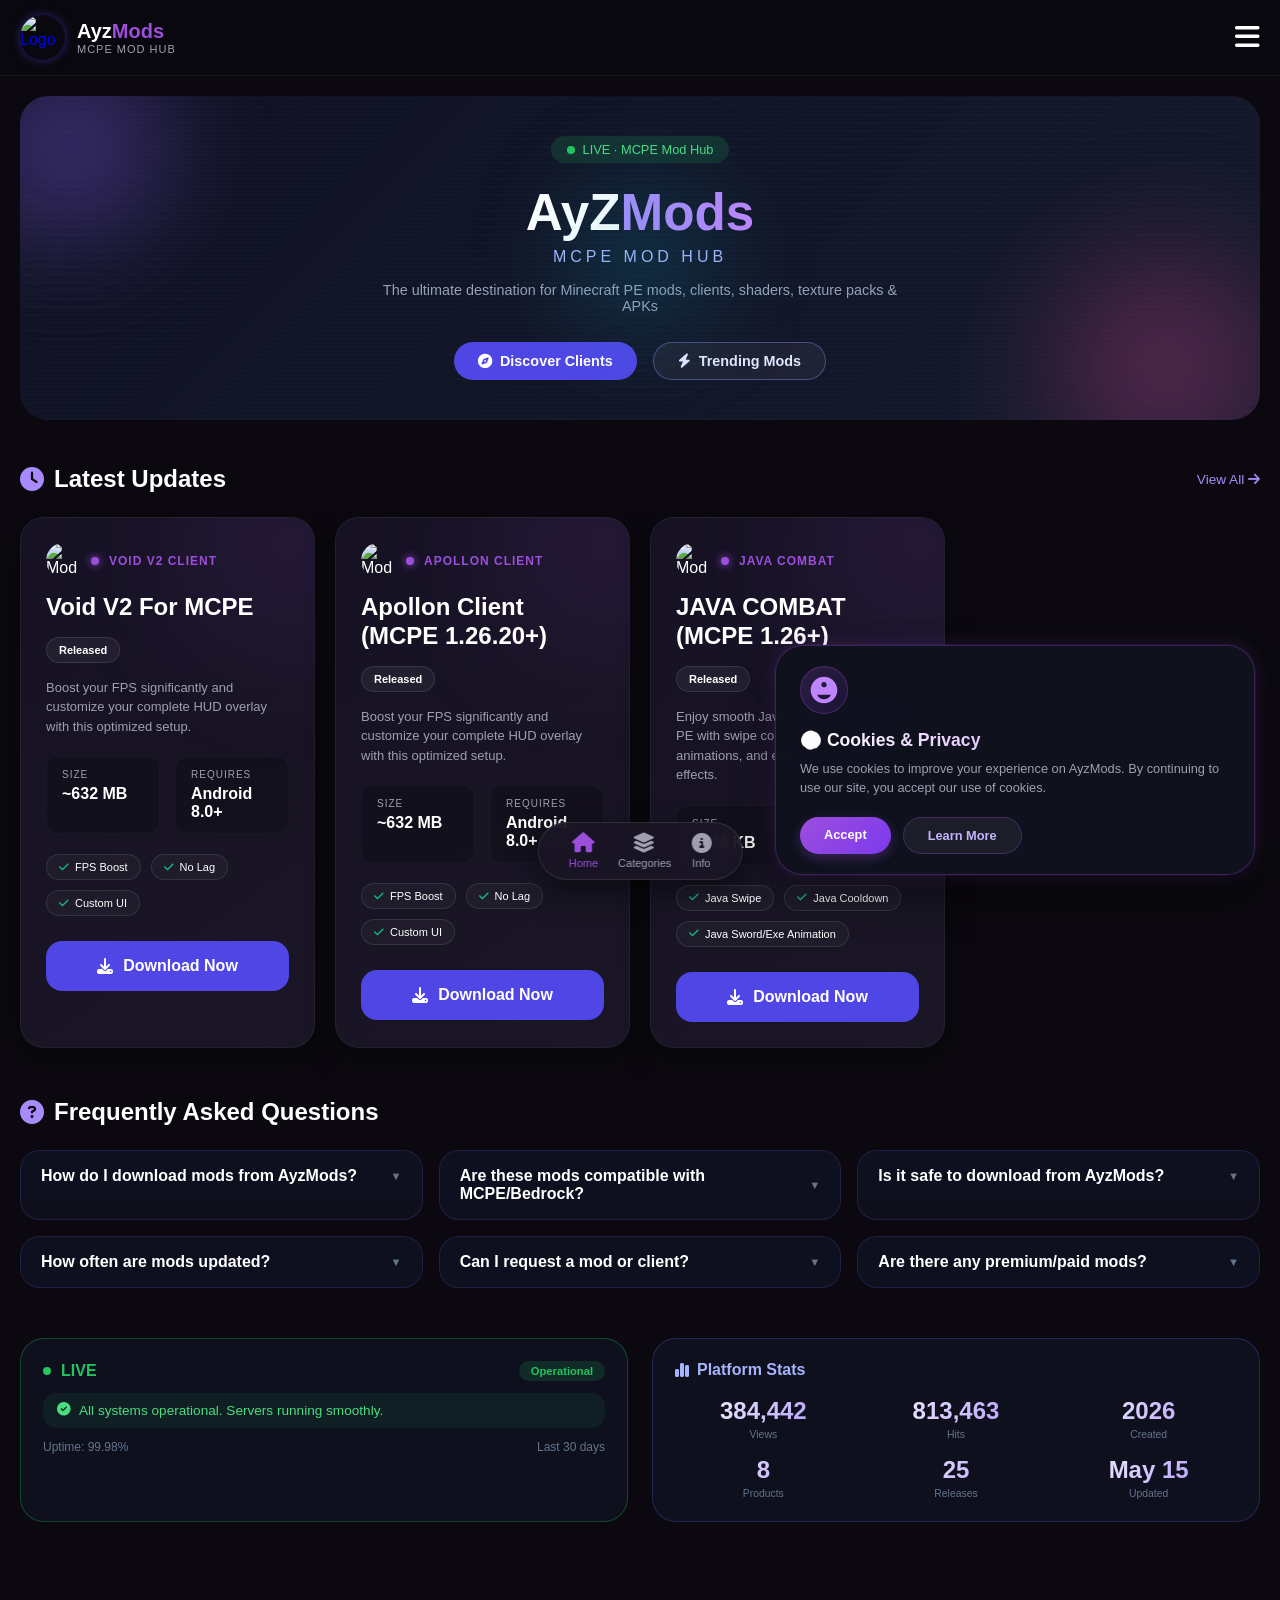
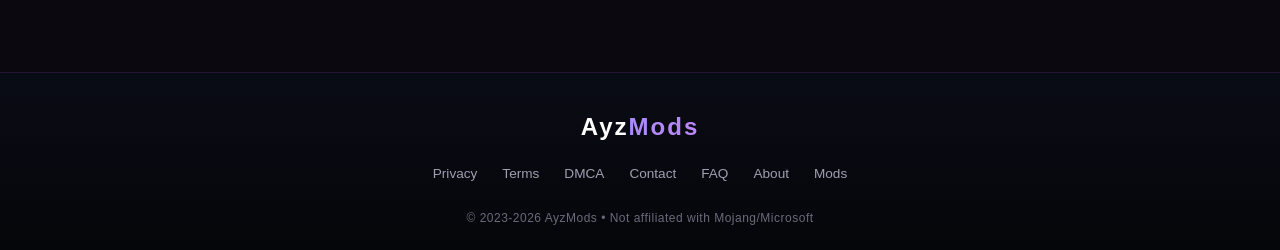
==== commit e19aa754: "Update index.html" ====
--- a/index.html
+++ b/index.html
@@ -1,6 +1,7 @@
 <!DOCTYPE html>
 <html lang="en">
 <head>
+    <link rel="icon" type="image/png" href="assets/favicon.png">
     <meta charset="UTF-8">
     <meta name="viewport" content="width=device-width, initial-scale=1.0">
     <title>AyzMods | MCPE MOD HUB</title>
@@ -19,7 +20,7 @@
       
       <!-- Logo inside circle -->
       <div class="preloader-logo">
-        <img src="https://ayzmods.neocities.org/assets/logo.png" alt="AyzMods" onerror="this.style.display='none'; this.nextElementSibling.style.display='flex';">
+        <img src="https://ayzmods.github.io/assets/logo.png" alt="AyzMods" onerror="this.style.display='none'; this.nextElementSibling.style.display='flex';">
         <div class="logo-text" style="display: none;">A</div>
       </div>
     </div>
@@ -59,7 +60,7 @@
 
     <header>
         <a href="/" class="brand">
-            <img src="https://ayzmods.neocities.org/assets/logo.png" alt="Logo">
+            <img src="https://ayzmods.github.io/assets/logo.png" alt="Logo">
             <div class="brand-text">
                 <h1>Ayz<span>Mods</span></h1>
                 <p>MCPE MOD HUB</p>
@@ -750,12 +751,10 @@
 </style>
 
 <script>
-    /* Latest Update */
+    // Latest Updates - Auto Refresh har 10 sec mein
 async function renderLatest() {
   const grid = document.getElementById('latest-grid');
   if (!grid) return;
-  
-  grid.innerHTML = '<div style="text-align:center;padding:20px;">Loading...</div>';
   
   const categories = [
     '/clients/index.html',
@@ -769,7 +768,7 @@
   
   for (const path of categories) {
     try {
-      const res = await fetch(path);
+      const res = await fetch(path + '?t=' + Date.now());
       const html = await res.text();
       const parser = new DOMParser();
       const doc = parser.parseFromString(html, 'text/html');
@@ -779,13 +778,16 @@
   }
   
   if (allCards.length === 0) {
-    grid.innerHTML = '<div style="text-align:center;padding:20px;">No items yet. Add cards to your pages!</div>';
+    grid.innerHTML = '<div style="text-align:center;padding:20px;">No items yet.</div>';
   } else {
     grid.innerHTML = allCards.slice(0, 6).join('');
   }
 }
 
+// Page load pe chalao
 renderLatest();
+// Har 10 sec mein refresh
+setInterval(renderLatest, 10000);
 
 // FAQ Accordion
 function initFaq() {
@@ -843,7 +845,7 @@
     <nav class="bottom-nav">
         <a href="/" class="nav-item active"><i class="fa-solid fa-house"></i>Home</a>
         <div id="cat-toggle" class="nav-item"><i class="fa-solid fa-layer-group"></i>Categories</div>
-        <a href="/info" class="nav-item"><i class="fa-solid fa-circle-info"></i>Info</a>
+        <a href="/about" class="nav-item"><i class="fa-solid fa-circle-info"></i>Info</a>
     </nav>
 
     <script src="/js/main.js"></script>
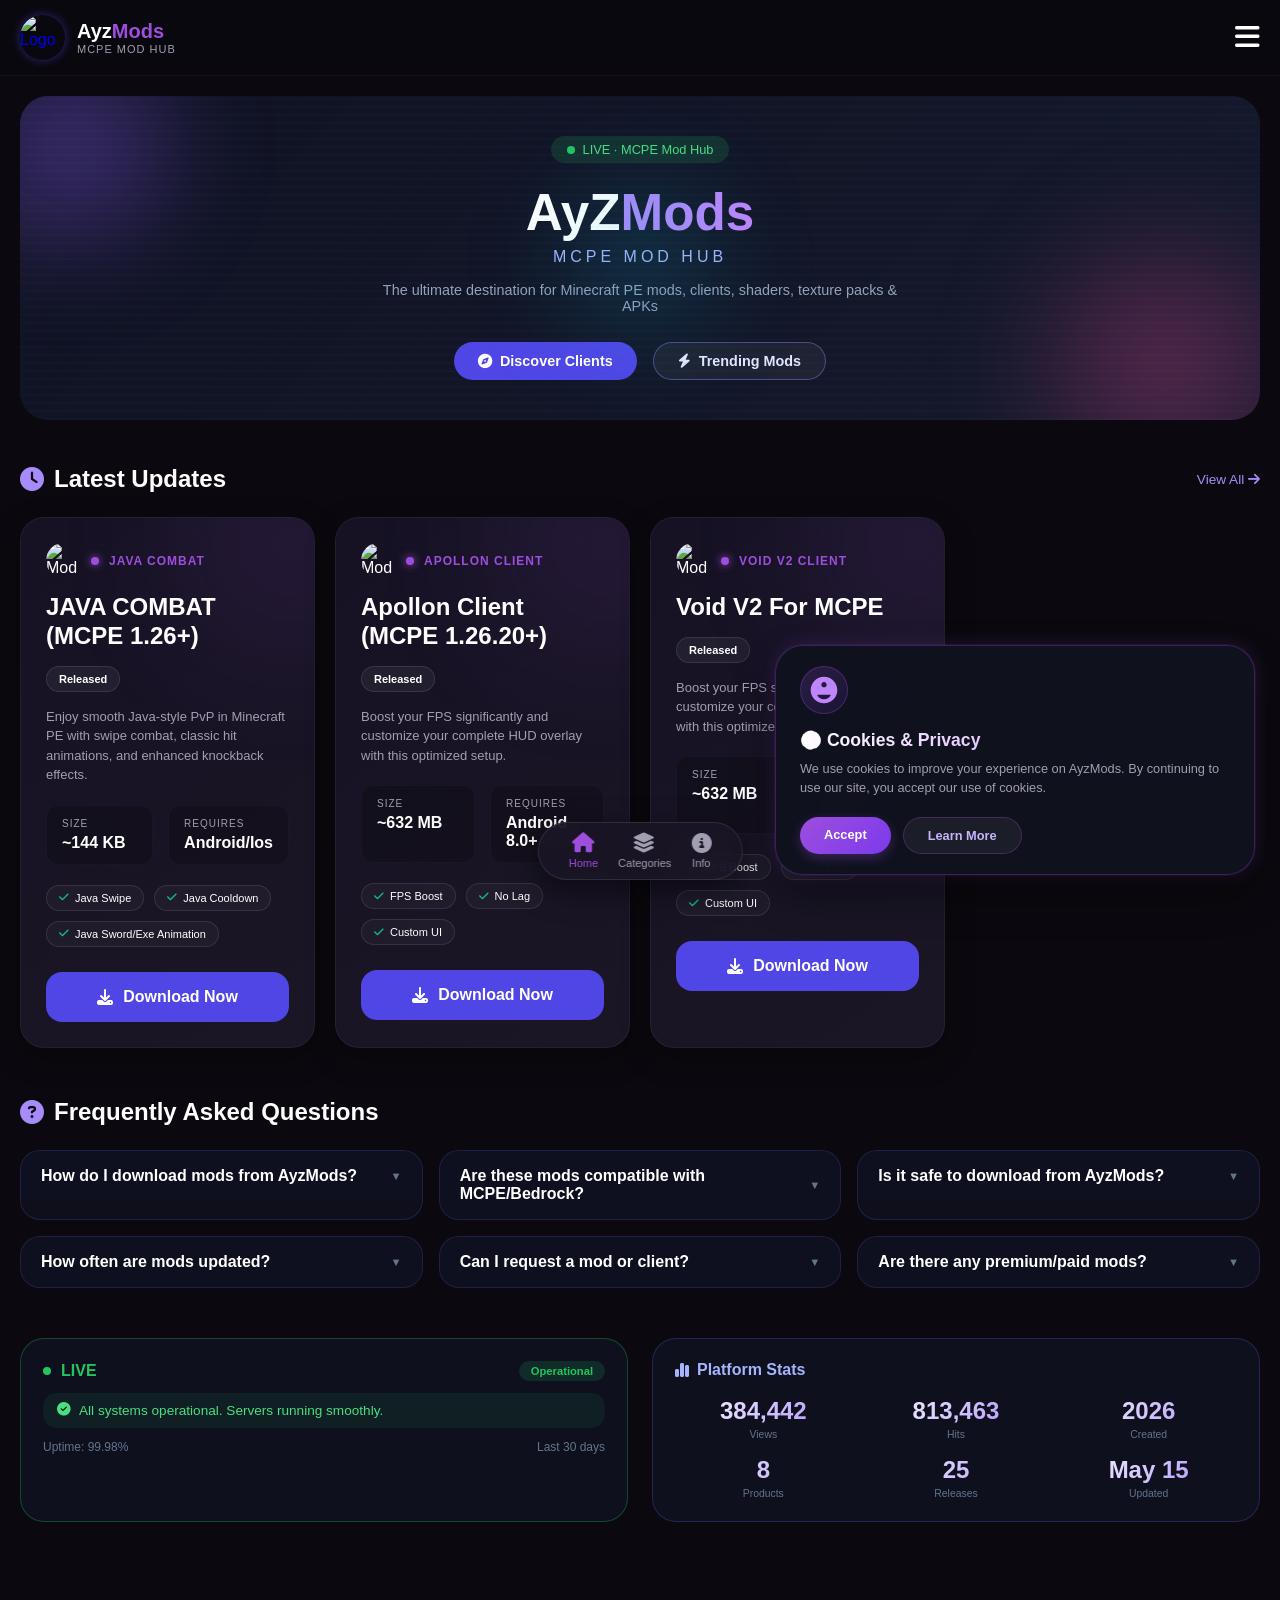
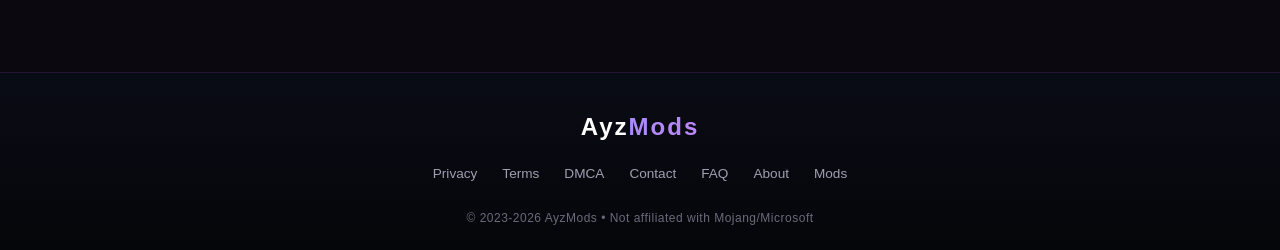
==== commit 7fb0a58a: "Update index.html" ====
--- a/index.html
+++ b/index.html
@@ -777,6 +777,9 @@
     } catch(e) {}
   }
   
+  // 🔥 ULTA KAR DO - Latest wala upar aayega
+  allCards.reverse();
+  
   if (allCards.length === 0) {
     grid.innerHTML = '<div style="text-align:center;padding:20px;">No items yet.</div>';
   } else {
@@ -784,9 +787,7 @@
   }
 }
 
-// Page load pe chalao
 renderLatest();
-// Har 10 sec mein refresh
 setInterval(renderLatest, 10000);
 
 // FAQ Accordion
